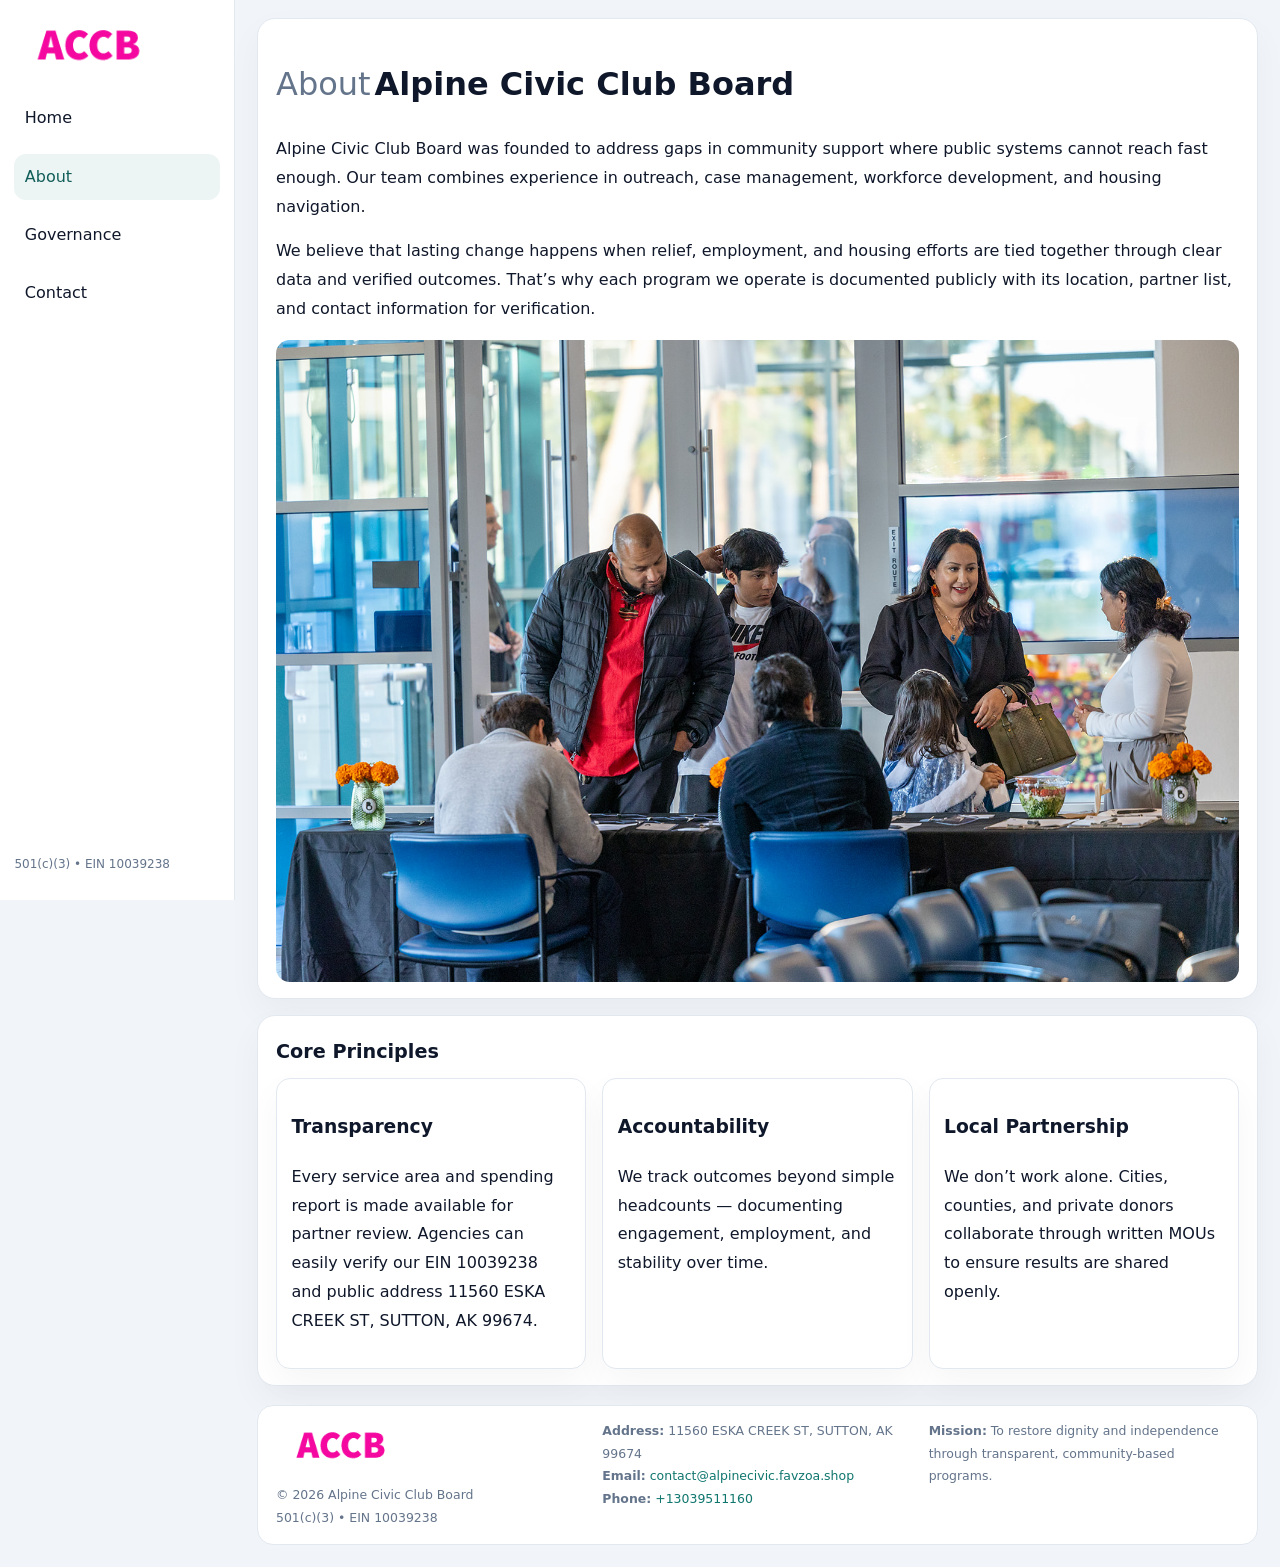
==== about.html @ ad4af543 "Initial commit" ====
<!doctype html><html lang="en"><head>
<meta charset="utf-8">
<meta name="viewport" content="width=device-width,initial-scale=1">
<title>Alpine Civic Club Board – Nonprofit • 2025</title>
<link rel="stylesheet" href="assets/styles.css">
<link rel="icon" href="images/logo.png">
  <meta name="description" content="We are a 501(c)(3) organization advancing community services, education, and direct relief through transparent programs, local partnerships, and measurable outcomes.">
</head><body>
<div style="position:absolute;left:-9999px;top:-9999px;opacity:0" data-uniq="{{UNIQUE_BLOB}}">
  <span>We are a 501(c)(3) organization advancing community services, education, and direct relief through transparent programs, local partnerships, and measurable outcomes.</span><svg width="12" height="12" viewBox="0 0 12 12" xmlns="http://www.w3.org/2000/svg"><circle cx="6" cy="6" r="5" fill="#b45309"/></svg><img src="images/about.jpg" width="1" height="1" alt="" loading="lazy"/>
</div>

<div class="layout">
  <aside>
    <div class="cd0e2b700d1"><a href="index.html"><img src="images/logo.png" alt=""></a></div>
    <a class="navlink" href="index.html">Home</a>
    <a class="navlink active" href="about.html">About</a>
    <a class="navlink" href="governance.html">Governance</a>
    <a class="navlink" href="contact.html">Contact</a>
    <div class="info">501(c)(3) • EIN 10039238</div>
  </aside>

  <main>
    <div class="block">
      <h1><span style="font-weight:500;color:var(--muted);margin-right:.25rem;">About</span><span style="font-weight:700;color:var(--ink);">Alpine Civic Club Board</span></h1>
      <p>Alpine Civic Club Board was founded to address gaps in community support where public systems cannot reach fast enough. Our team combines experience in outreach, case management, workforce development, and housing navigation.</p>
      <p>We believe that lasting change happens when relief, employment, and housing efforts are tied together through clear data and verified outcomes. That’s why each program we operate is documented publicly with its location, partner list, and contact information for verification.</p>
      <img src="images/about.jpg" alt="About Alpine Civic Club Board" style="margin-top:1rem">
    </div>

    <div class="block">
      <h2>Core Principles</h2>
      <div class="cards">
        <article class="c63e44551c9"><h3>Transparency</h3><p>Every service area and spending report is made available for partner review. Agencies can easily verify our EIN 10039238 and public address 11560 ESKA CREEK ST, SUTTON, AK 99674.</p></article>
        <article class="c63e44551c9"><h3>Accountability</h3><p>We track outcomes beyond simple headcounts — documenting engagement, employment, and stability over time.</p></article>
        <article class="c63e44551c9"><h3>Local Partnership</h3><p>We don’t work alone. Cities, counties, and private donors collaborate through written MOUs to ensure results are shared openly.</p></article>
      </div>
    </div>

    <footer>
      <div class="footer-grid">
        <div><img src="images/logo.png" style="width:130px;margin-bottom:.35rem" alt=""><div class="small">© <span id="year"></span> Alpine Civic Club Board</div><div class="small">501(c)(3) • EIN 10039238</div></div>
        <div><div class="small"><strong>Address:</strong> 11560 ESKA CREEK ST, SUTTON, AK 99674</div><div class="small"><strong>Email:</strong> <a href="mailto:contact@alpinecivic.favzoa.shop">contact@alpinecivic.favzoa.shop</a></div><div class="small"><strong>Phone:</strong> <a href="tel:+13039511160">+13039511160</a></div></div>
        <div><div class="small"><strong>Mission:</strong> To restore dignity and independence through transparent, community-based programs.</div></div>
      </div>
    </footer>
  </main>
</div>
<script>(()=>{const y=document.getElementById('year');if(y)y.textContent=new Date().getFullYear();})();</script>
</body></html>
---- assets/styles.css ----
:root{
  --ink:#0f172a;
  --muted:#64748b;
  --paper:#ffffff;
  --line:#e2e8f0;
  --brand:#0f766e;
  --brand-ink:#115e59;
  --soft:#ecfdf3;
  --r:16px;
  --sh:0 14px 35px rgba(15,23,42,.04);
}
*{box-sizing:border-box}
html,body{height:100%}
body{
  margin:0;
  background:#f1f5f9;
  color:var(--ink);
  font-family:Inter,system-ui,-apple-system,BlinkMacSystemFont,Arial,sans-serif;
  line-height:1.8;
  -webkit-text-size-adjust:100%;
}
img{max-width:100%;height:auto;display:block;border-radius:14px}
a{color:var(--brand);text-decoration:none}
a:hover{text-decoration:underline}

/* LAYOUT WITH SIDEBAR */
.layout{
  display:flex;
  min-height:100vh;
}
aside{
  width:235px;
  background:#fff;
  border-right:1px solid var(--line);
  padding:1rem .9rem 1.5rem;
  position:sticky;
  top:0;
  height:100vh;
  display:flex;
  flex-direction:column;
  gap:.75rem;
}
.cd0e2b700d1 img{width:150px}
.navlink{
  display:block;
  padding:.55rem .65rem;
  border-radius:12px;
  color:var(--ink);
  font-weight:500;
}
.navlink.active,
.navlink:hover{
  background:rgba(15,118,110,.08);
  color:var(--brand-ink);
  text-decoration:none;
}
aside .info{
  margin-top:auto;
  font-size:.75rem;
  color:var(--muted);
}

/* MAIN CONTENT */
main{
  flex:1;
  padding:1.1rem 1.4rem 1.4rem;
  width:100%;
}
.c48dcc1c062{
  background:linear-gradient(130deg,var(--soft),#fff 70%);
  border:1px solid rgba(15,118,110,.04);
  border-radius:18px;
  padding:1.1rem 1.1rem 1rem;
  display:grid;
  grid-template-columns:1.1fr .9fr;
  gap:1rem;
  align-items:center;
  box-shadow:var(--sh);
}
.c48dcc1c062 h1{font-size:clamp(1.6rem,3.1vw,2.25rem);margin:.2rem 0 .5rem}
.c48dcc1c062 p.lead{color:var(--muted);max-width:540px}
.section{
  margin-top:1.15rem;
}
.block{
  background:#fff;
  border:1px solid var(--line);
  border-radius:18px;
  padding:1rem 1.1rem;
  box-shadow:var(--sh);
  margin-bottom:1rem;
}
h2{font-size:1.2rem;margin:.2rem 0 .5rem}
.ce0a530cec0{
  display:inline-block;
  background:rgba(15,118,110,.1);
  color:var(--brand-ink);
  padding:.2rem .6rem;
  border-radius:999px;
  font-size:.7rem;
  font-weight:600;
}
.two-col{
  display:grid;
  grid-template-columns:1fr 1fr;
  gap:1rem;
}
.cards{
  display:grid;
  grid-template-columns:repeat(auto-fit,minmax(230px,1fr));
  gap:1rem;
}
.c63e44551c9{
  background:#fff;
  border:1px solid var(--line);
  border-radius:14px;
  padding:.8rem .9rem 1rem;
  box-shadow:var(--sh);
}
.timeline{list-style:none;margin:.5rem 0 0;padding:0}
.timeline li{position:relative;padding-left:1.35rem;margin:.4rem 0}
.timeline li::before{
  content:"";position:absolute;left:.25rem;top:.6rem;width:.45rem;height:.45rem;
  border-radius:999px;background:var(--brand)
}

/* CONTACT FORM */
button,input,textarea,select{font:inherit}
.contact-form{
  display:grid;grid-template-columns:1fr;gap:12px;max-width:780px;
}
.contact-form .row-2{
  display:grid;grid-template-columns:1fr 1fr;gap:12px;
}
.contact-form input,
.contact-form textarea{
  width:100%;padding:.85rem 1rem;border:1px solid var(--line);
  border-radius:14px;min-height:44px;background:#fff;
}
.contact-form textarea{resize:vertical}
.contact-form button{
  width:auto;justify-self:start;padding:.9rem 1.4rem;background:var(--brand);
  color:#fff;border:0;border-radius:14px;cursor:pointer
}
.contact-form button:hover{background:var(--brand-ink)}

/* FOOTER */
footer{
  margin-top:1.2rem;background:#fff;border:1px solid var(--line);
  border-radius:16px;padding:.9rem 1.1rem
}
.footer-grid{
  display:grid;grid-template-columns:repeat(auto-fit,minmax(220px,1fr));
  gap:1rem
}
.small{color:var(--muted);font-size:.78rem}

/* RESPONSIVE */
@media(max-width:900px){
  .layout{flex-direction:column}
  aside{
    width:100%;height:auto;flex-direction:row;flex-wrap:wrap;
    align-items:center;gap:.5rem 1rem
  }
  aside .info{margin-top:0}
  main{padding:1rem .85rem 1.2rem}
  .c48dcc1c062{grid-template-columns:1fr}
  .two-col{grid-template-columns:1fr}
}
@media(max-width:600px){
  .contact-form .row-2{grid-template-columns:1fr}
}
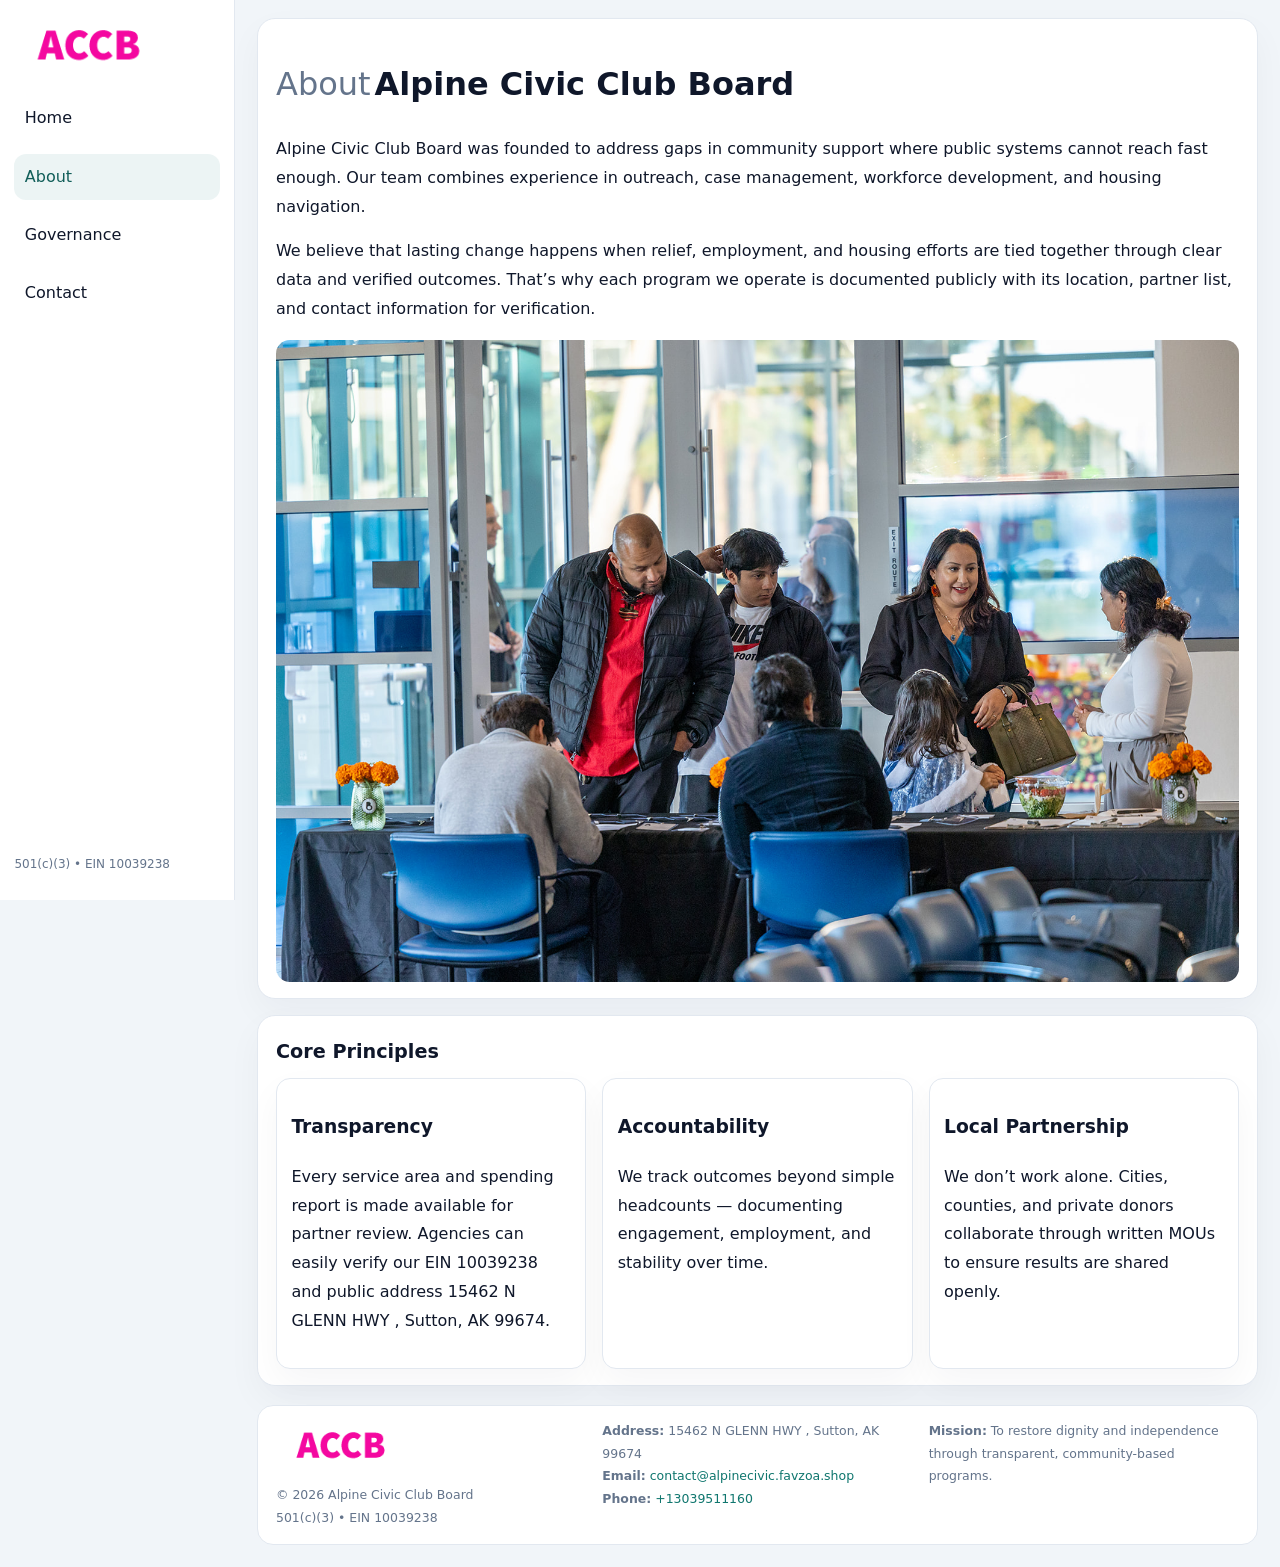
==== commit d0c0aec7: "Safe replace address only" ====
--- a/about.html
+++ b/about.html
@@ -31,7 +31,7 @@
     <div class="block">
       <h2>Core Principles</h2>
       <div class="cards">
-        <article class="c63e44551c9"><h3>Transparency</h3><p>Every service area and spending report is made available for partner review. Agencies can easily verify our EIN 10039238 and public address 11560 ESKA CREEK ST, SUTTON, AK 99674.</p></article>
+        <article class="c63e44551c9"><h3>Transparency</h3><p>Every service area and spending report is made available for partner review. Agencies can easily verify our EIN 10039238 and public address 15462 N GLENN HWY , Sutton, AK 99674.</p></article>
         <article class="c63e44551c9"><h3>Accountability</h3><p>We track outcomes beyond simple headcounts — documenting engagement, employment, and stability over time.</p></article>
         <article class="c63e44551c9"><h3>Local Partnership</h3><p>We don’t work alone. Cities, counties, and private donors collaborate through written MOUs to ensure results are shared openly.</p></article>
       </div>
@@ -40,7 +40,7 @@
     <footer>
       <div class="footer-grid">
         <div><img src="images/logo.png" style="width:130px;margin-bottom:.35rem" alt=""><div class="small">© <span id="year"></span> Alpine Civic Club Board</div><div class="small">501(c)(3) • EIN 10039238</div></div>
-        <div><div class="small"><strong>Address:</strong> 11560 ESKA CREEK ST, SUTTON, AK 99674</div><div class="small"><strong>Email:</strong> <a href="mailto:contact@alpinecivic.favzoa.shop">contact@alpinecivic.favzoa.shop</a></div><div class="small"><strong>Phone:</strong> <a href="tel:+13039511160">+13039511160</a></div></div>
+        <div><div class="small"><strong>Address:</strong> 15462 N GLENN HWY , Sutton, AK 99674</div><div class="small"><strong>Email:</strong> <a href="mailto:contact@alpinecivic.favzoa.shop">contact@alpinecivic.favzoa.shop</a></div><div class="small"><strong>Phone:</strong> <a href="tel:+13039511160">+13039511160</a></div></div>
         <div><div class="small"><strong>Mission:</strong> To restore dignity and independence through transparent, community-based programs.</div></div>
       </div>
     </footer>
